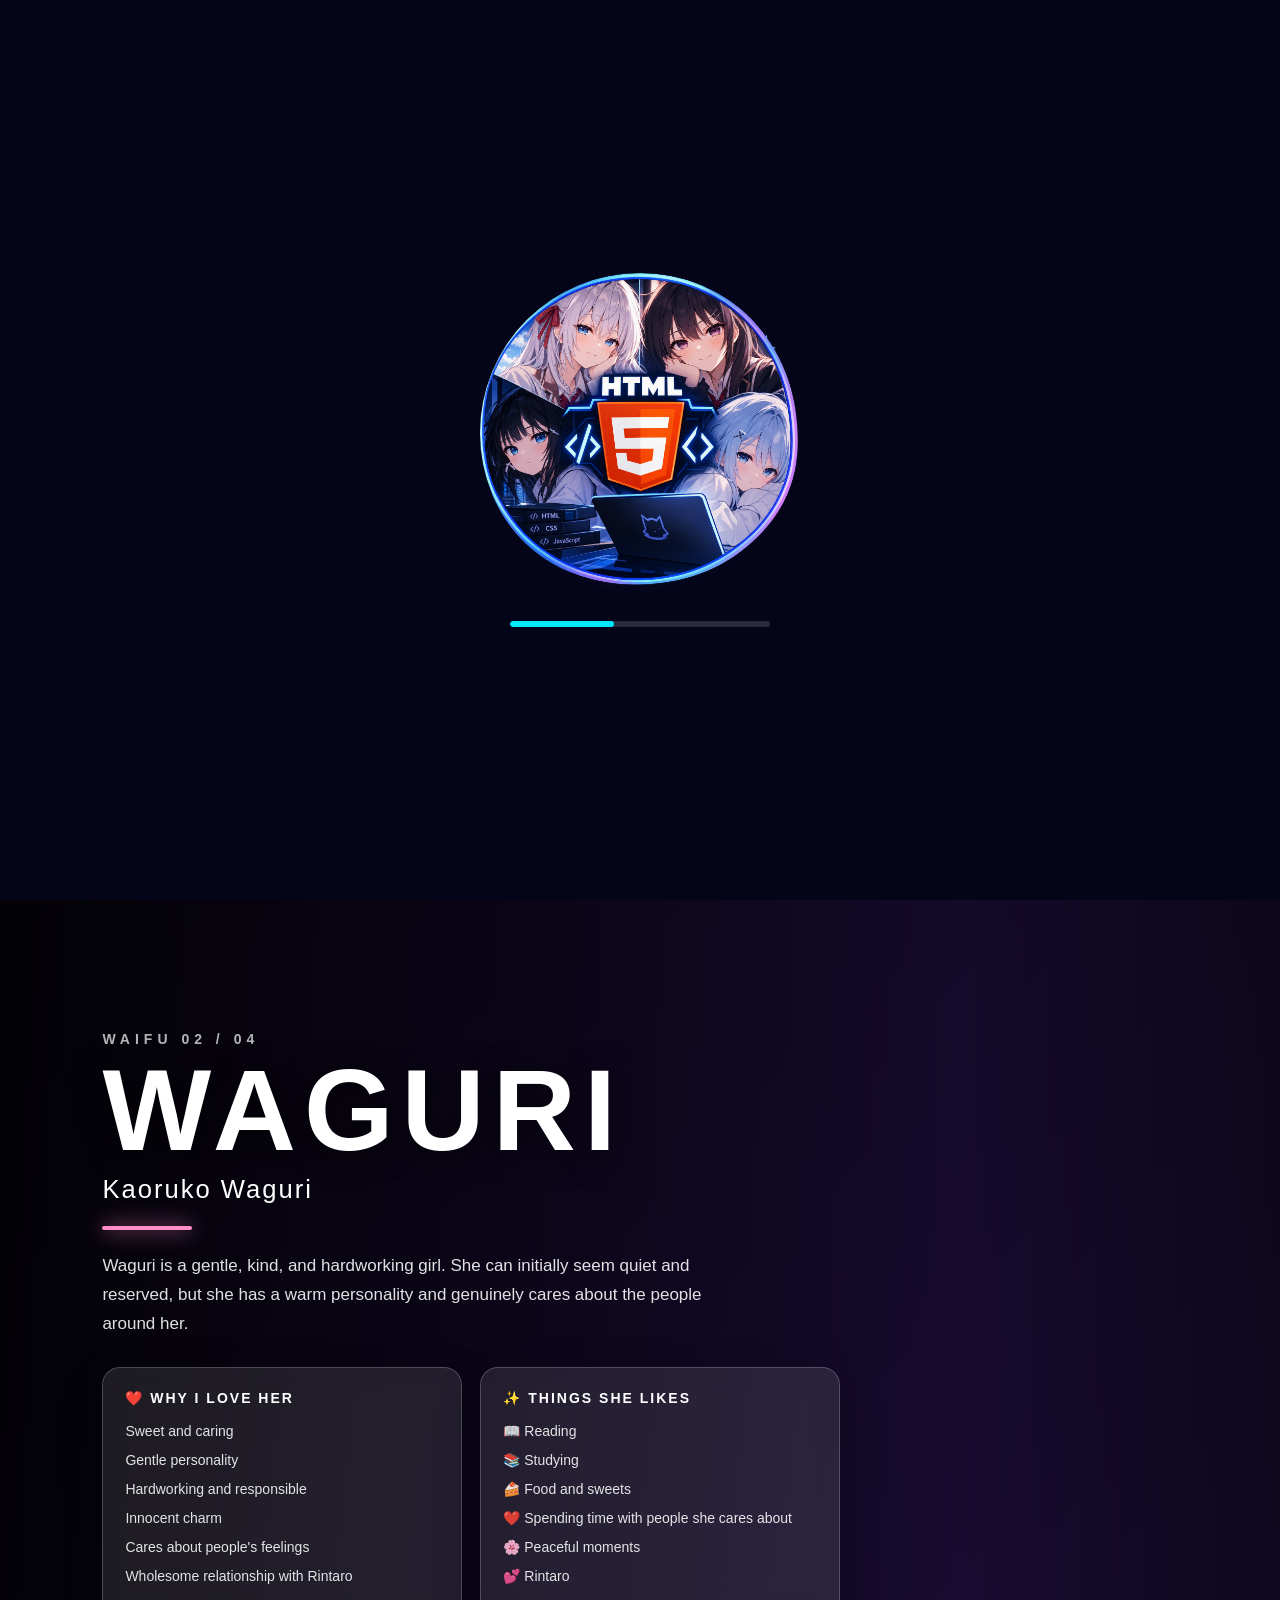
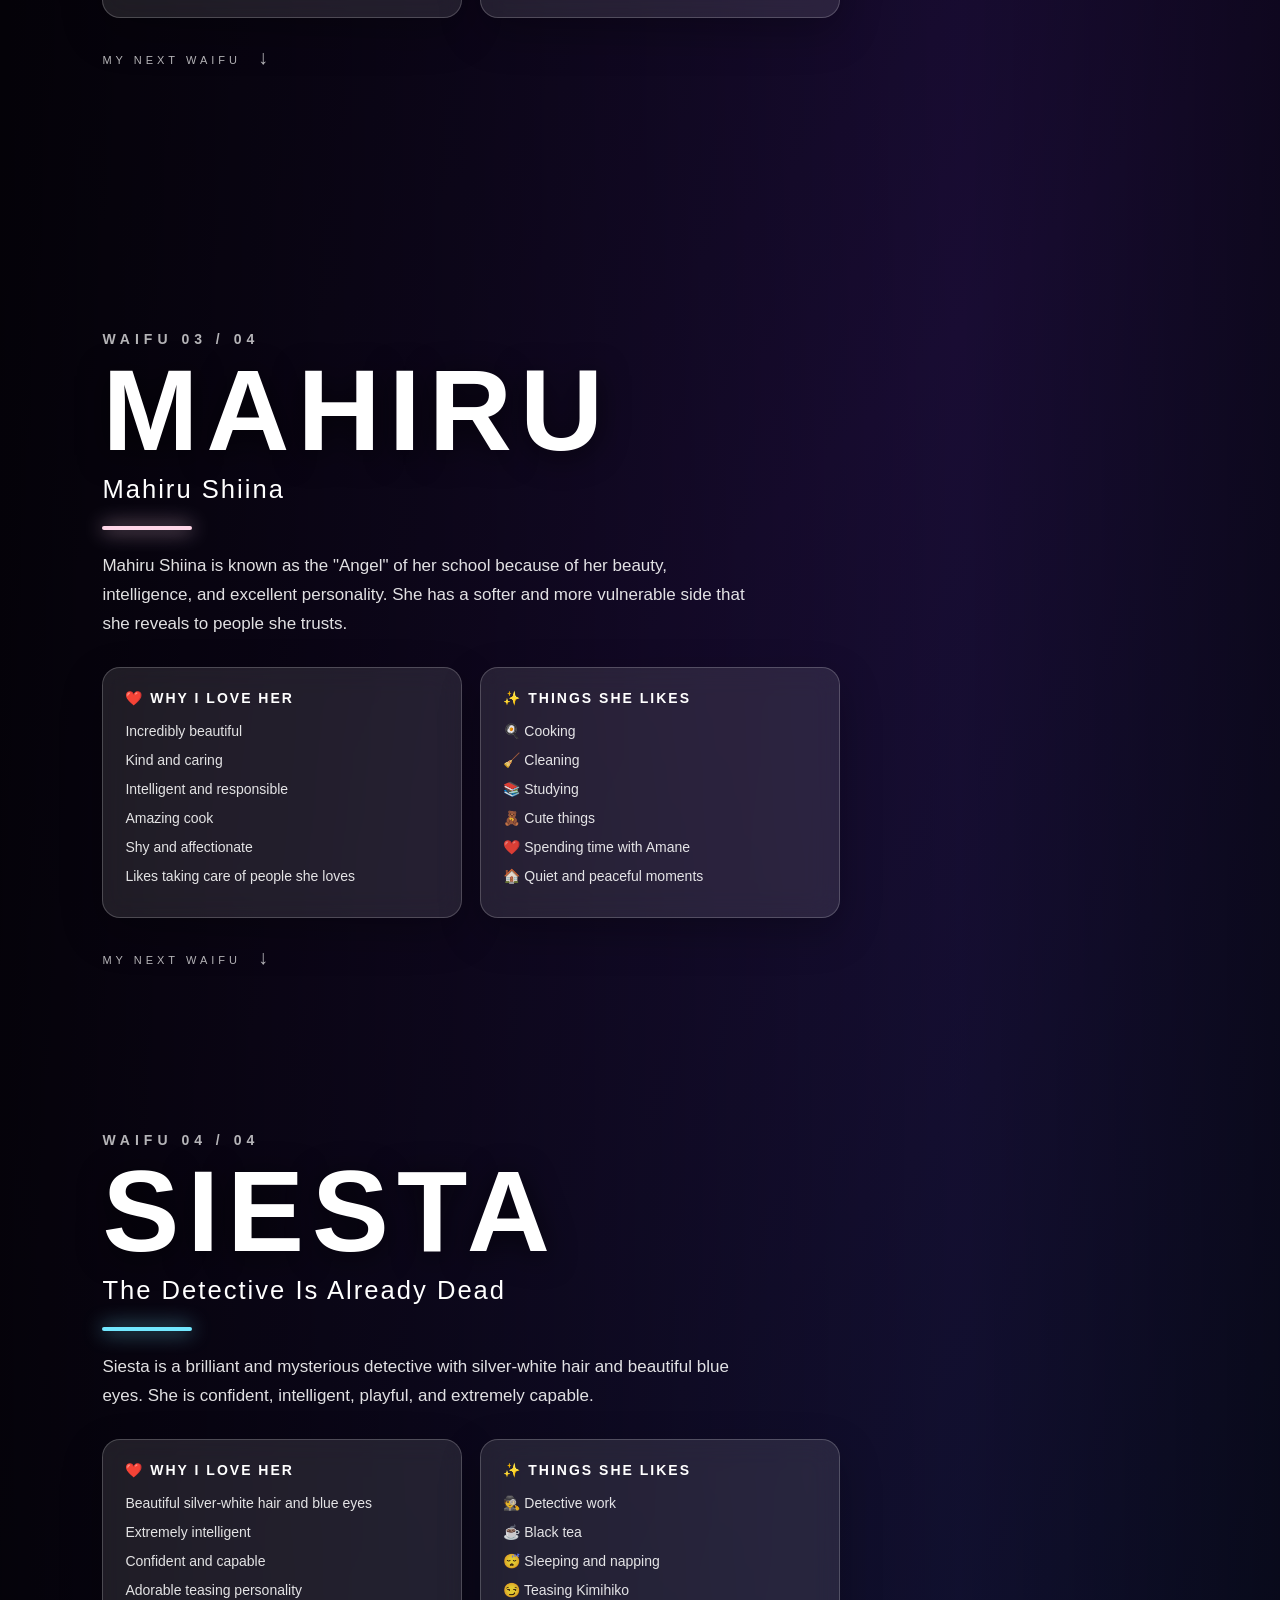
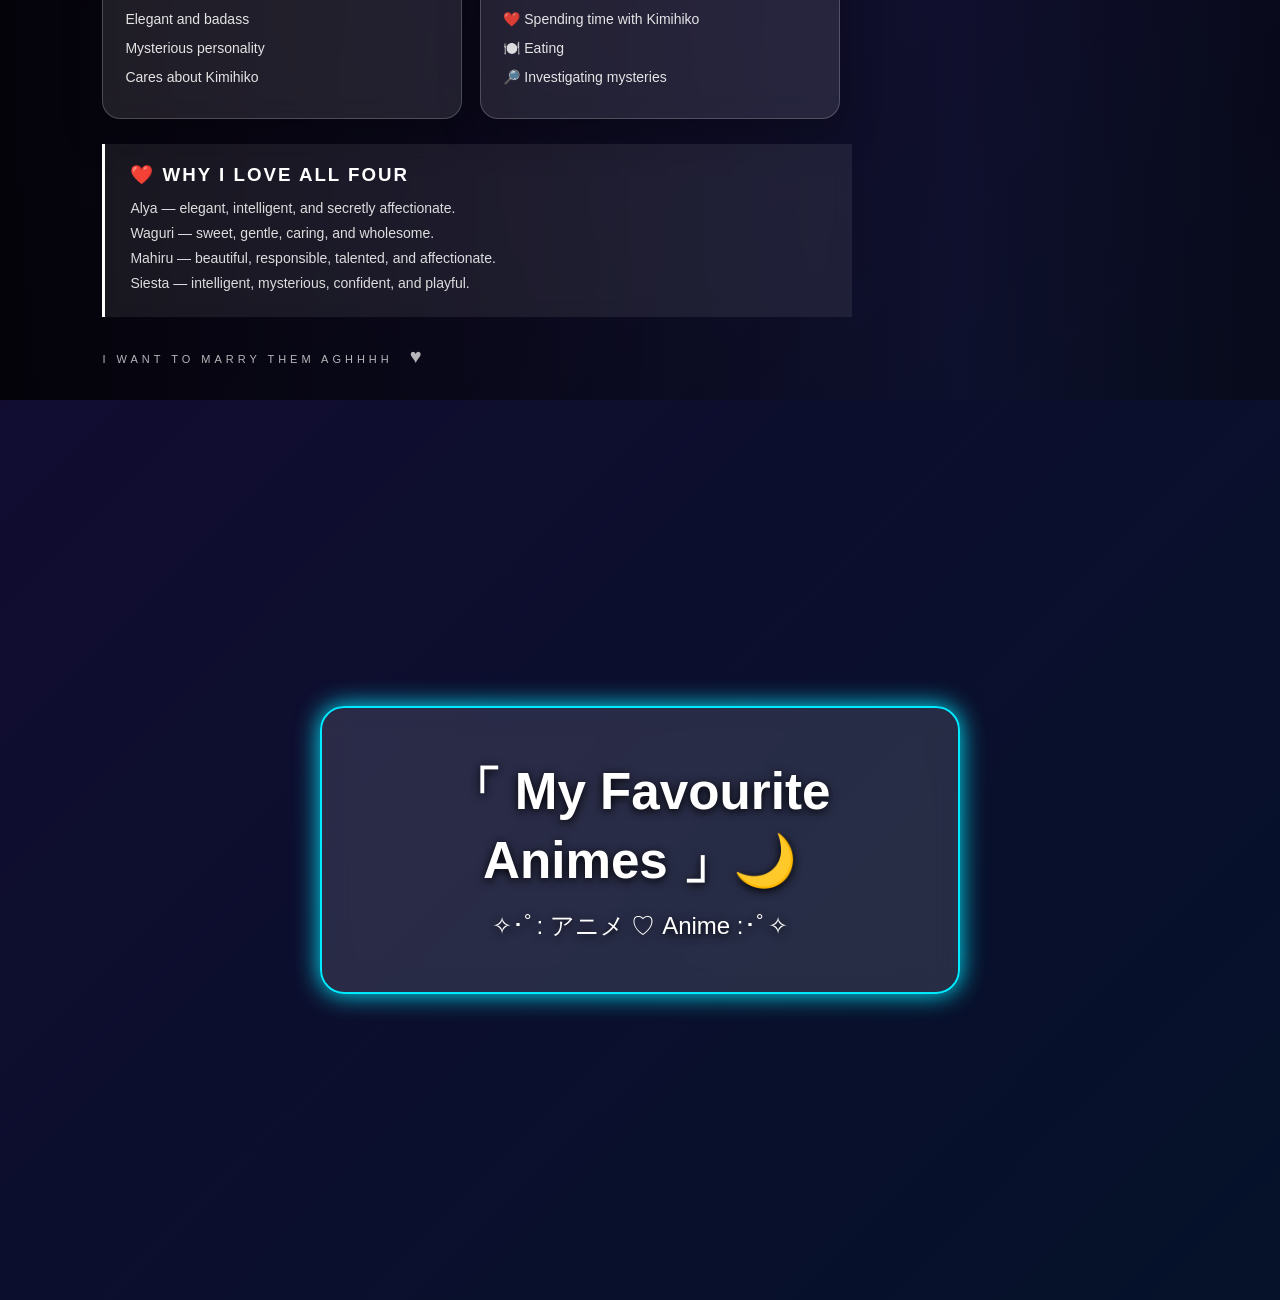
==== public/WAIFUS/waifus.html @ 828a06e5 "Added public folder and Firebase hosting" ====
<!doctype html>

<html lang="en">
  <head>
    <meta charset="UTF-8" />
    <meta name="viewport" content="width=device-width, initial-scale=1.0" />

    <title>My Favorite WAIFUS</title>

    <link rel="icon" type="image/png" href="PHOTOS/waifus (1).png" />

    <link rel="stylesheet" href="waifus.css" />
  </head>

  <div id="loader">
  <img src="PHOTOS/waifus.png" alt="Loading" class="loader-img" />
  <div class="loader-bar"><span></span></div>
</div>

  <body>
    <div class="navigation">
      <a href="#alya" class="nav-dot active"></a>

      <a href="#waguri" class="nav-dot"></a>

      <a href="#mahiru" class="nav-dot"></a>

      <a href="#siesta" class="nav-dot"></a>
    </div>

    <section class="section alya-section" id="alya">
      <video autoplay muted loop playsinline class="background">
        <source
          src="VIDEOS/alisa-mikhailovna-kujou-cyan-eyes-moewalls-com.mp4"
          type="video/mp4"
        />
      </video>

      <div class="overlay"></div>

      <div class="content">
        <div class="character-number">WAIFU 01 / 04</div>

        <h1>ALYA</h1>

        <h2>Alisa Mikhailovna Kujou</h2>

        <div class="line"></div>

        <p class="description">
          Alya is an intelligent, elegant, and beautiful girl who often appears
          cold and composed. Underneath her confident exterior, she has a shy
          and affectionate personality.
        </p>

        <div class="info-grid">
          <div class="info-card">
            <h3>❤️ WHY I LOVE HER</h3>

            <ul>
              <li>Beautiful and elegant</li>

              <li>Adorable tsundere personality</li>

              <li>Intelligent and hardworking</li>

              <li>Her shy side is cute</li>

              <li>Charming Russian phrases</li>

              <li>Secretly affectionate</li>
            </ul>
          </div>

          <div class="info-card">
            <h3>✨ THINGS SHE LIKES</h3>

            <ul>
              <li>📚 Studying and academics</li>

              <li>🇷🇺 Russian language and culture</li>

              <li>💙 Spending time with people she cares about</li>

              <li>✨ Looking elegant</li>

              <li>❤️ Masachika</li>
            </ul>
          </div>
        </div>

        <div class="scroll-text">
          MY NEXT WAIFU

          <span>↓</span>
        </div>
      </div>
    </section>

    <section class="section waguri-section" id="waguri">
      <video autoplay muted loop playsinline class="background">
        <source
          src="VIDEOS/Waguri Kaoruko Pink Memories _ 4K Ultra HD Animated Live Wallpaper.mp4"
          type="video/mp4"
        />
      </video>

      <div class="overlay"></div>

      <div class="content">
        <div class="character-number">WAIFU 02 / 04</div>

        <h1>WAGURI</h1>

        <h2>Kaoruko Waguri</h2>

        <div class="line"></div>

        <p class="description">
          Waguri is a gentle, kind, and hardworking girl. She can initially seem
          quiet and reserved, but she has a warm personality and genuinely cares
          about the people around her.
        </p>

        <div class="info-grid">
          <div class="info-card">
            <h3>❤️ WHY I LOVE HER</h3>

            <ul>
              <li>Sweet and caring</li>

              <li>Gentle personality</li>

              <li>Hardworking and responsible</li>

              <li>Innocent charm</li>

              <li>Cares about people's feelings</li>

              <li>Wholesome relationship with Rintaro</li>
            </ul>
          </div>

          <div class="info-card">
            <h3>✨ THINGS SHE LIKES</h3>

            <ul>
              <li>📖 Reading</li>

              <li>📚 Studying</li>

              <li>🍰 Food and sweets</li>

              <li>❤️ Spending time with people she cares about</li>

              <li>🌸 Peaceful moments</li>

              <li>💕 Rintaro</li>
            </ul>
          </div>
        </div>

        <div class="scroll-text">
          MY NEXT WAIFU

          <span>↓</span>
        </div>
      </div>
    </section>

    <section class="section mahiru-section" id="mahiru">
      <video autoplay muted loop playsinline class="background">
        <source
          src="VIDEOS/💮 Shiina Mahiru Live Wallpaper ~ The Angel Next Door Spoils Me Rotten Live Wallpaper 💮.mp4"
          type="video/mp4"
        />
      </video>

      <div class="overlay"></div>

      <div class="content">
        <div class="character-number">WAIFU 03 / 04</div>

        <h1>MAHIRU</h1>

        <h2>Mahiru Shiina</h2>

        <div class="line"></div>

        <p class="description">
          Mahiru Shiina is known as the "Angel" of her school because of her
          beauty, intelligence, and excellent personality. She has a softer and
          more vulnerable side that she reveals to people she trusts.
        </p>

        <div class="info-grid">
          <div class="info-card">
            <h3>❤️ WHY I LOVE HER</h3>

            <ul>
              <li>Incredibly beautiful</li>

              <li>Kind and caring</li>

              <li>Intelligent and responsible</li>

              <li>Amazing cook</li>

              <li>Shy and affectionate</li>

              <li>Likes taking care of people she loves</li>
            </ul>
          </div>

          <div class="info-card">
            <h3>✨ THINGS SHE LIKES</h3>

            <ul>
              <li>🍳 Cooking</li>

              <li>🧹 Cleaning</li>

              <li>📚 Studying</li>

              <li>🧸 Cute things</li>

              <li>❤️ Spending time with Amane</li>

              <li>🏠 Quiet and peaceful moments</li>
            </ul>
          </div>
        </div>

        <div class="scroll-text">
          MY NEXT WAIFU

          <span>↓</span>
        </div>
      </div>
    </section>

    <section class="section siesta-section" id="siesta">
      <video autoplay muted loop playsinline class="background">
        <source
          src="VIDEOS/Hình Nền Động  Tantei wa MouShindeiru Siesta   Live Wallpaper PC 1080p.mp4"
          type="video/mp4"
        />
      </video>

      <div class="overlay"></div>

      <div class="content">
        <div class="character-number">WAIFU 04 / 04</div>

        <h1>SIESTA</h1>

        <h2>The Detective Is Already Dead</h2>

        <div class="line"></div>

        <p class="description">
          Siesta is a brilliant and mysterious detective with silver-white hair
          and beautiful blue eyes. She is confident, intelligent, playful, and
          extremely capable.
        </p>

        <div class="info-grid">
          <div class="info-card">
            <h3>❤️ WHY I LOVE HER</h3>

            <ul>
              <li>Beautiful silver-white hair and blue eyes</li>

              <li>Extremely intelligent</li>

              <li>Confident and capable</li>

              <li>Adorable teasing personality</li>

              <li>Elegant and badass</li>

              <li>Mysterious personality</li>

              <li>Cares about Kimihiko</li>
            </ul>
          </div>

          <div class="info-card">
            <h3>✨ THINGS SHE LIKES</h3>

            <ul>
              <li>🕵️ Detective work</li>

              <li>☕ Black tea</li>

              <li>😴 Sleeping and napping</li>

              <li>😏 Teasing Kimihiko</li>

              <li>❤️ Spending time with Kimihiko</li>

              <li>🍽️ Eating</li>

              <li>🔎 Investigating mysteries</li>
            </ul>
          </div>
        </div>

        <div class="final-message">
          <h3>❤️ WHY I LOVE ALL FOUR</h3>

          <p>
            Alya — elegant, intelligent, and secretly affectionate.

            <br />

            Waguri — sweet, gentle, caring, and wholesome.

            <br />

            Mahiru — beautiful, responsible, talented, and affectionate.

            <br />

            Siesta — intelligent, mysterious, confident, and playful.
          </p>
        </div>

        <div class="scroll-text">
          I WANT TO MARRY THEM AGHHHH

          <span>♥</span>
        </div>
      </div>
    </section>

   <section class="anime-section">
  <video autoplay muted loop playsinline class="section-wallpaper">
    <source src="VIDEOS/anime.mp4" type="video/mp4" />
  </video>

  <div class="section-overlay"></div>

  <a href="../favorite-animes/favorite-animes.html" class="anime-button">
    <span class="anime-title"> 「 My Favourite Animes 」🌙 </span>
    <span class="anime-subtitle"> ✧･ﾟ: アニメ ♡ Anime :･ﾟ✧ </span>
  </a>
</section>

    <script src="waifus.js"></script>
  </body>
</html>
---- public/WAIFUS/waifus.css ----
* {
  margin: 0;
  padding: 0;
  box-sizing: border-box;
}

html {
  scroll-behavior: smooth;
}

#loader {
    position: fixed;
    inset: 0;
    z-index: 9999;
    display: flex;
    flex-direction: column;
    justify-content: center;
    align-items: center;
    gap: 28px;
    background: #05051a;
    transition: opacity 0.6s ease, visibility 0.6s ease;
}

#loader.hidden {
    opacity: 0;
    visibility: hidden;
}

.loader-img {
    width: min(320px, 70vw);
    border-radius: 50%;
    animation: pulse 2s ease-in-out infinite;
}

.loader-bar {
    width: min(260px, 60vw);
    height: 6px;
    border-radius: 999px;
    background: rgba(255, 255, 255, 0.15);
    overflow: hidden;
}

.loader-bar span {
    display: block;
    width: 40%;
    height: 100%;
    border-radius: 999px;
    background: #00eaff;
    animation: slide 1.2s ease-in-out infinite;
}

body.loading {
    overflow: hidden;
}

@keyframes pulse {
    0%, 100% {
        transform: scale(1);
        filter: drop-shadow(0 0 12px #00eaff);
    }
    50% {
        transform: scale(1.06);
        filter: drop-shadow(0 0 28px #00eaff);
    }
}

@keyframes slide {
    0% { transform: translateX(-100%); }
    100% { transform: translateX(260%); }
}

@media (prefers-reduced-motion: reduce) {
    .loader-img,
    .loader-bar span {
        animation: none;
    }
}

body {
  width: 100%;
  min-height: 100%;
  background: #000;
  font-family: Arial, Helvetica, sans-serif;
  overflow-x: hidden;
  margin: 0;
  min-height: 100vh;
  background: linear-gradient(135deg, #0f0720, #211044, #071b35);
  font-family: Arial, sans-serif;
}

.section {
  position: relative;

  width: 100%;
  height: 100vh;
  min-height: 700px;
  overflow: hidden;
  display: flex;
  align-items: center;
}

.background {
  position: absolute;
  top: 0;
  left: 0;
  width: 100%;
  height: 100%;
  object-fit: cover;
  object-position: center;
  z-index: 0;
}

.overlay {
  position: absolute;
  inset: 0;
  z-index: 1;
  background: linear-gradient(
    90deg,
    rgba(0, 0, 0, 0.85) 0%,
    rgba(0, 0, 0, 0.6) 35%,
    rgba(0, 0, 0, 0.25) 75%,
    rgba(0, 0, 0, 0.55) 100%
  );
}

.content {
  position: relative;
  z-index: 2;
  width: min(1100px, 90%);
  margin-left: 8%;
  color: white;
  animation: fadeUp 1.2s ease;
}

.character-number {
  font-size: 14px;
  letter-spacing: 5px;
  font-weight: bold;
  opacity: 0.7;
  margin-bottom: 12px;
}

.content h1 {
  font-size: clamp(60px, 9vw, 120px);
  line-height: 0.9;
  letter-spacing: 8px;
  font-weight: 900;
  text-shadow: 0 5px 30px rgba(0, 0, 0, 0.7);
}

.content h2 {
  margin-top: 12px;
  font-size: clamp(18px, 2vw, 28px);
  font-weight: 400;
  letter-spacing: 2px;
}

.line {
  width: 90px;
  height: 4px;
  margin: 22px 0;
  border-radius: 10px;
  background: white;
}

.description {
  max-width: 650px;
  font-size: 17px;
  line-height: 1.7;
  color: rgba(255, 255, 255, 0.88);
  margin-bottom: 28px;
}

.info-grid {
  display: grid;
  grid-template-columns: repeat(2, minmax(250px, 360px));
  gap: 18px;
}

.info-card {
  padding: 22px;
  border-radius: 18px;
  background: rgba(255, 255, 255, 0.1);
  border: 1px solid rgba(255, 255, 255, 0.2);
  backdrop-filter: blur(14px);
  -webkit-backdrop-filter: blur(14px);
  box-shadow: 0 15px 40px rgba(0, 0, 0, 0.25);
  transition:
    transform 0.3s ease,
    background 0.3s ease;
}

.info-card:hover {
  transform: translateY(-8px);
  background: rgba(255, 255, 255, 0.16);
}

.info-card h3 {
  font-size: 14px;
  letter-spacing: 2px;
  margin-bottom: 15px;
}

.info-card ul {
  list-style: none;
}

.info-card li {
  font-size: 14px;
  line-height: 1.5;
  margin-bottom: 8px;
  color: rgba(255, 255, 255, 0.88);
}

.scroll-text {
  margin-top: 28px;
  font-size: 11px;
  letter-spacing: 4px;
  opacity: 0.7;
}

.scroll-text span {
  display: inline-block;
  margin-left: 10px;
  font-size: 20px;
  animation: bounce 1.5s infinite;
}

.final-message {
  max-width: 750px;
  margin-top: 25px;
  padding: 20px 25px;
  border-left: 3px solid white;
  background: rgba(255, 255, 255, 0.08);
  backdrop-filter: blur(10px);
}

.final-message h3 {
  margin-bottom: 10px;
  letter-spacing: 2px;
}

.final-message p {
  font-size: 14px;
  line-height: 1.8;
  color: rgba(255, 255, 255, 0.85);
}

.navigation {
  position: fixed;
  right: 30px;
  top: 50%;
  transform: translateY(-50%);
  z-index: 100;
  display: flex;
  flex-direction: column;
  gap: 14px;
}

.nav-dot {
  width: 11px;
  height: 11px;
  border-radius: 50%;
  border: 2px solid white;
  background: transparent;
  transition:
    transform 0.3s ease,
    background 0.3s ease;
}

.nav-dot:hover {
  transform: scale(1.4);
}

.nav-dot.active {
  background: white;
  transform: scale(1.5);
}

.alya-section .line {
  background: #7db9ff;
  box-shadow: 0 0 20px #7db9ff;
}

.waguri-section .line {
  background: #ff8ec8;
  box-shadow: 0 0 20px #ff8ec8;
}

.mahiru-section .line {
  background: #ffd6e8;
  box-shadow: 0 0 20px #ffd6e8;
}

.siesta-section .line {
  background: #72e8ff;
  box-shadow: 0 0 20px #72e8ff;
}

.button-wrap {
    display: flex;
    justify-content: center;
    padding: 60px 0;
}

.anime-section {
    position: relative;
    width: 100%;
    height: 100vh;
    min-height: 700px;
    overflow: hidden;
    display: flex;
    justify-content: center;
    align-items: center;
}

.section-wallpaper {
    position: absolute;
    top: 0;
    left: 0;
    width: 100%;
    height: 100%;
    object-fit: cover;
    object-position: center;
    z-index: 0;
}

.section-overlay {
    position: absolute;
    inset: 0;
    z-index: 1;
    background: rgba(0, 0, 20, 0.35);
}

.anime-button {
    position: relative;
    z-index: 2;
    display: flex;
    flex-direction: column;
    justify-content: center;
    align-items: center;
    gap: 14px;
    width: 640px;
    max-width: 90%;
    padding: 50px 40px;
    border: 2px solid #00eaff;
    border-radius: 24px;
    text-decoration: none;
    color: white;
    background: rgba(255, 255, 255, 0.12);
    backdrop-filter: blur(14px);
    -webkit-backdrop-filter: blur(14px);
    box-shadow: 0 0 25px #00eaff;
    transition: 0.3s ease;
}

.anime-button:hover {
    transform: scale(1.05);
    box-shadow: 0 0 40px #00eaff;
    border-color: white;
    background: rgba(255, 255, 255, 0.2);
}

.anime-title,
.anime-subtitle {
    text-align: center;
    text-shadow: 0 2px 10px black;
}

.anime-title {
    font-size: clamp(30px, 4vw, 52px);
    font-weight: bold;
}

.anime-subtitle {
    font-size: clamp(16px, 2vw, 24px);
}

@keyframes bounce {
  0%,
  100% {
    transform: translateY(0);
  }

  50% {
    transform: translateY(8px);
  }
}

@media (max-width: 800px) {
  .content {
    margin-left: 6%;
    width: 88%;
  }

  .content h1 {
    font-size: 60px;
  }

  .info-grid {
    grid-template-columns: 1fr;
  }

  .info-card {
    padding: 15px;
  }

  .description {
    font-size: 14px;
  }

  .navigation {
    right: 15px;
  }
}
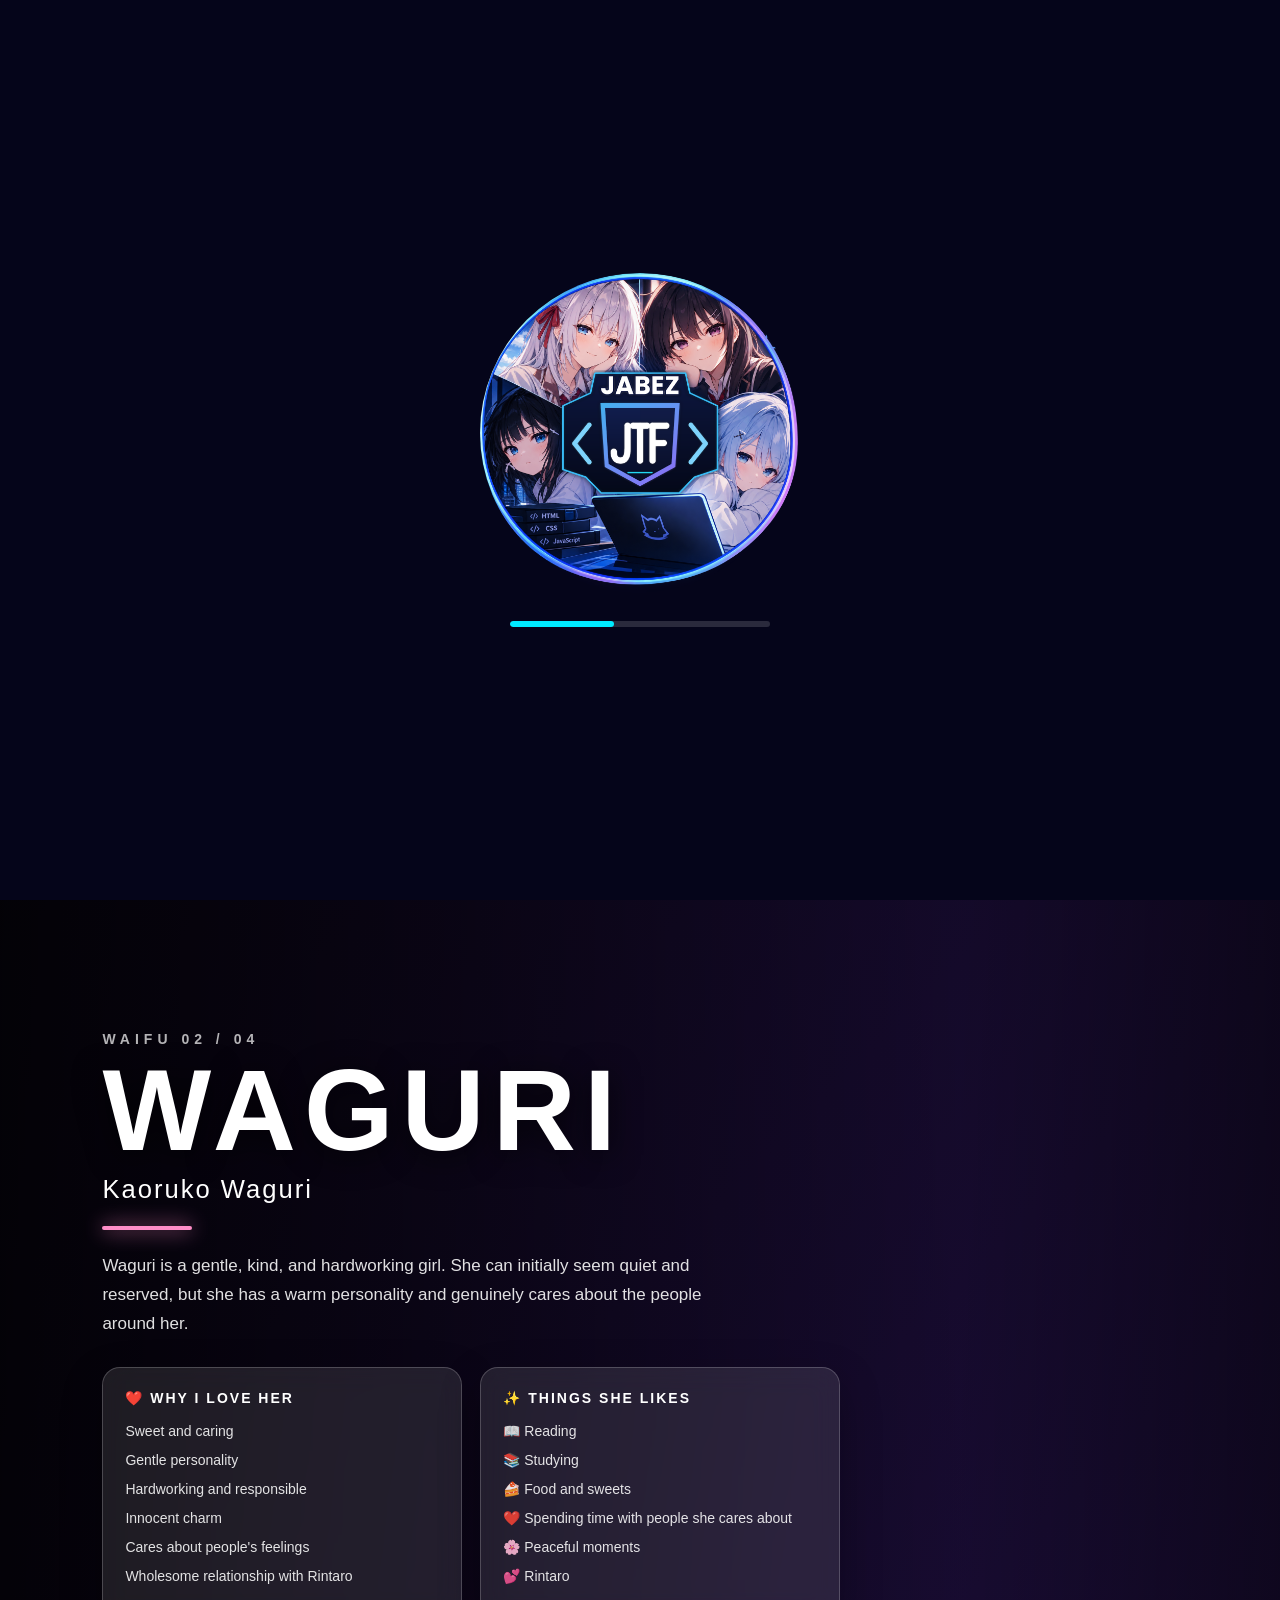
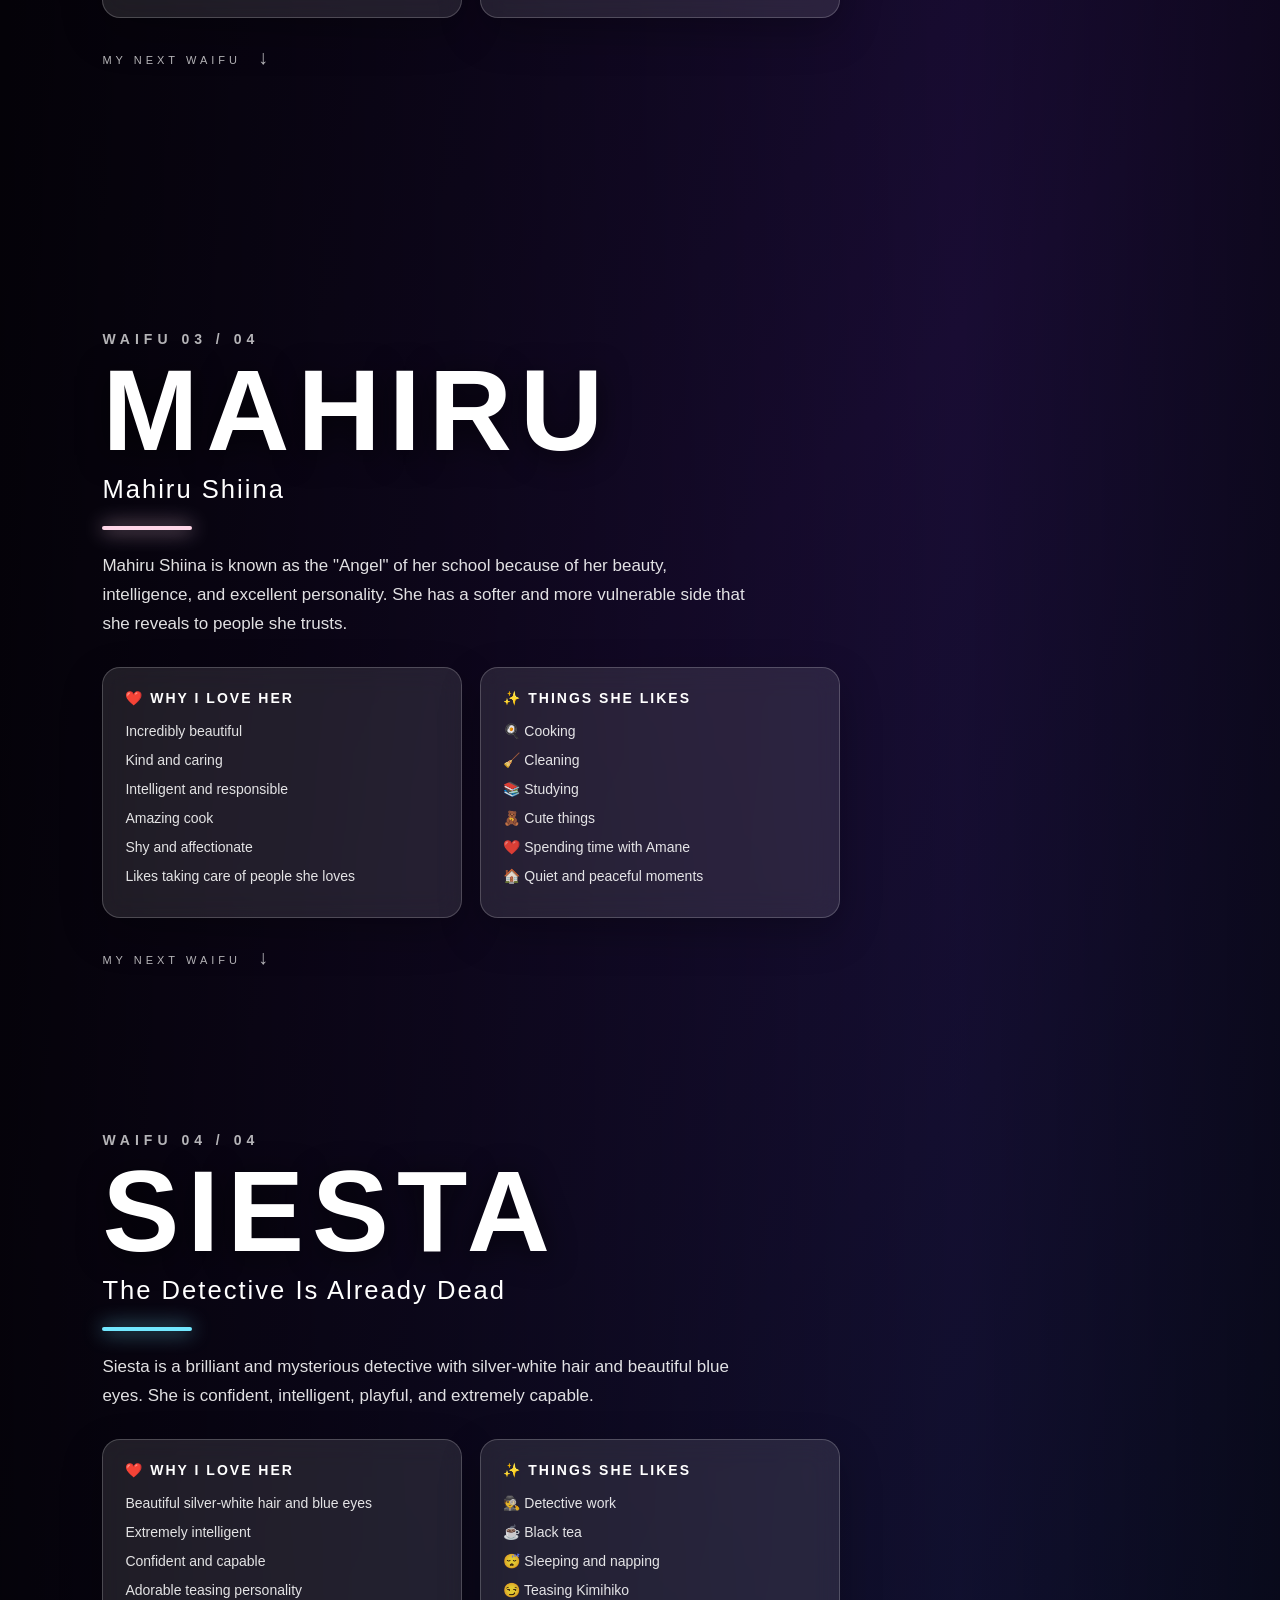
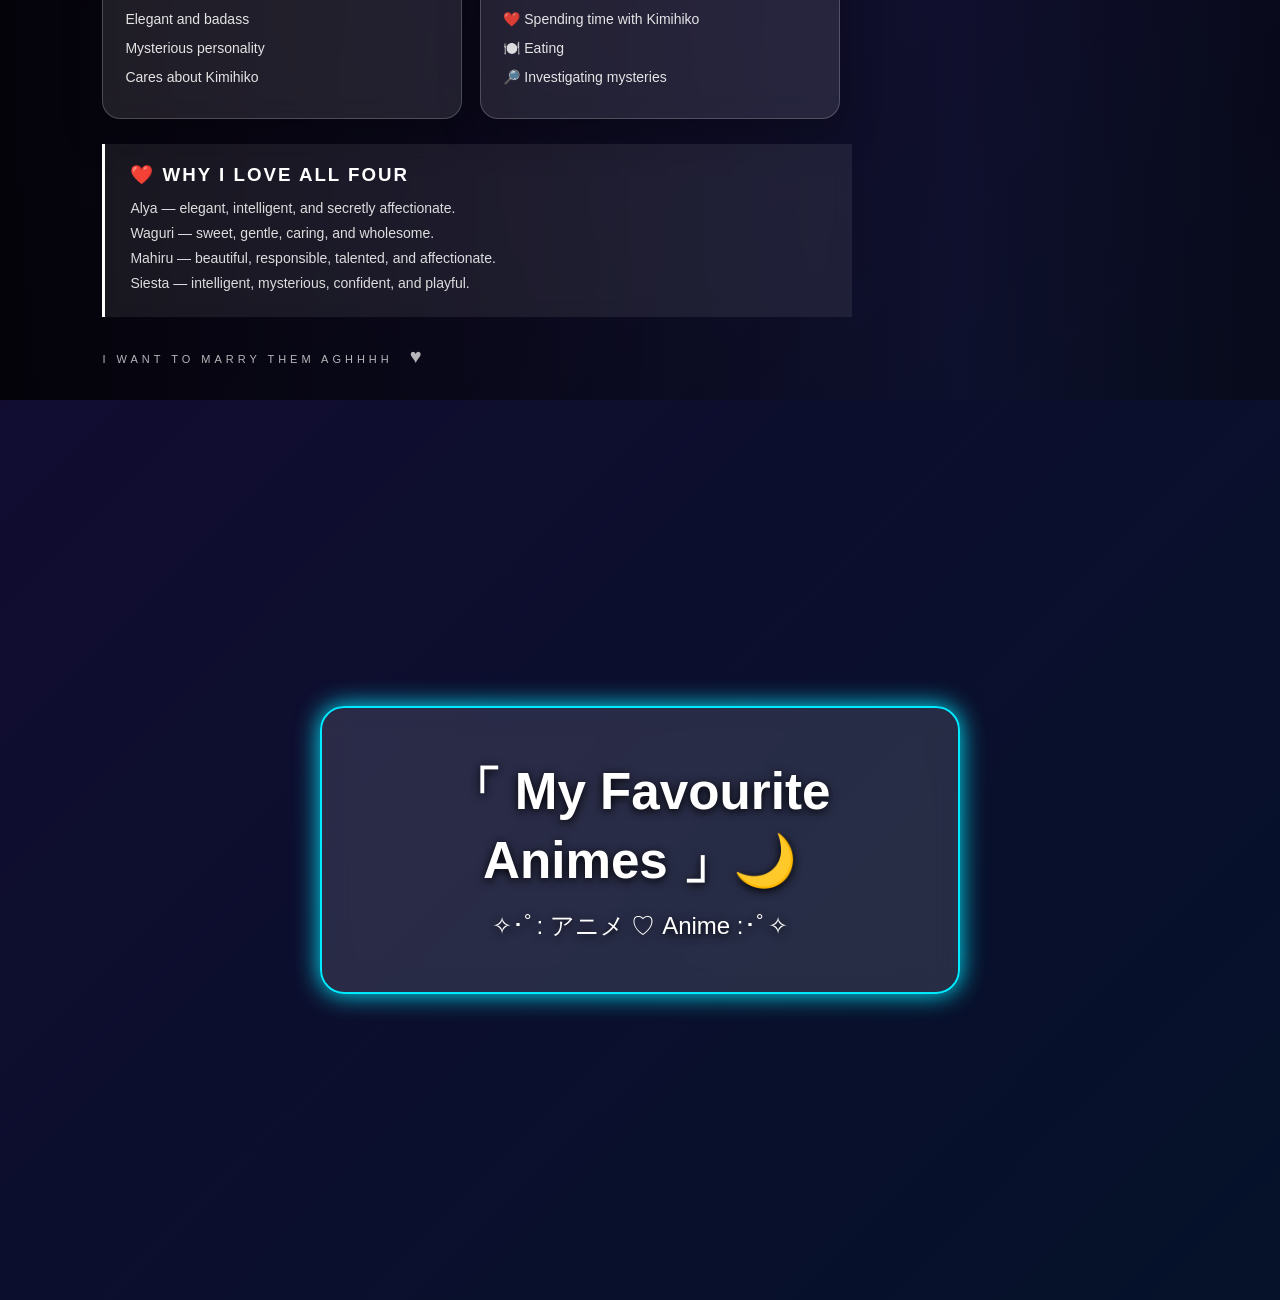
==== commit 92d41966: "updated" ====
--- a/public/WAIFUS/waifus.html
+++ b/public/WAIFUS/waifus.html
@@ -13,7 +13,7 @@
   </head>
 
   <div id="loader">
-  <img src="PHOTOS/waifus.png" alt="Loading" class="loader-img" />
+  <img src="PHOTOS/waifus-jabez-jtf.png" alt="Loading" class="loader-img" />
   <div class="loader-bar"><span></span></div>
 </div>
 
